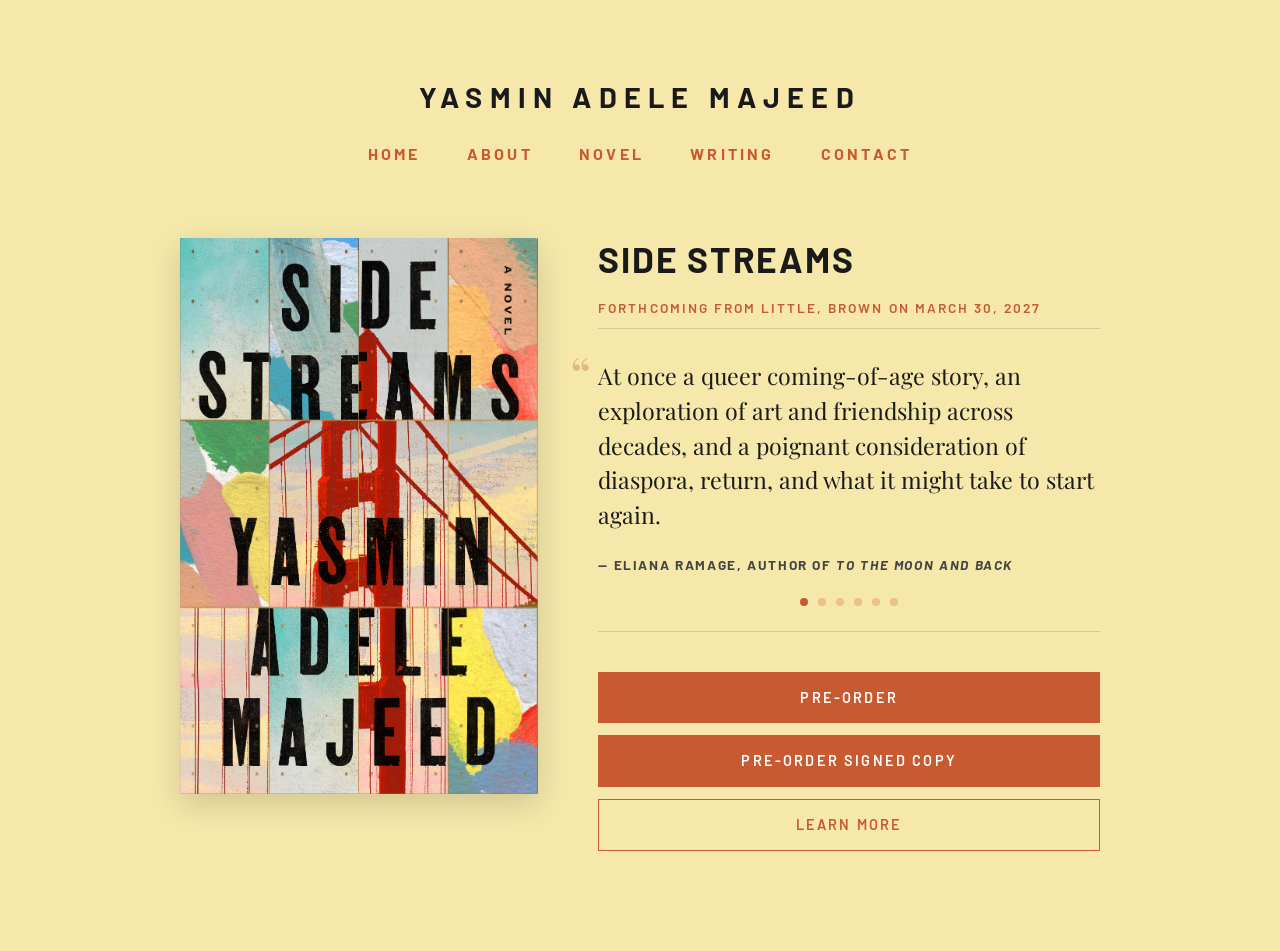
==== index.html @ fbaf0636 "Update index.html" ====
<!DOCTYPE html>
<html lang="en">
<head>
    <meta charset="UTF-8">
    <meta name="viewport" content="width=device-width, initial-scale=1.0">
    <title>Yasmin Adele Majeed</title>
    <meta name="description" content="Yasmin Adele Majeed is a writer based in New York. Her debut novel, Side Streams, is forthcoming from Little, Brown.">
    
    <link rel="icon" href="data:image/svg+xml,<svg xmlns=%22http://www.w3.org/2000/svg%22 viewBox=%220 0 100 100%22><text y=%22.9em%22 font-size=%2280%22 fill=%22%23d14c36%22>౨ৎ</text></svg>">
    
    <!-- Added Playfair Display for editorial blurb quotes alongside Barlow -->
    <link href="https://fonts.googleapis.com/css2?family=Barlow:ital,wght@0,300;0,400;0,600;0,700;1,300;1,400;1,600&family=Playfair+Display:ital,wght@0,400;0,600;1,400;1,600&display=swap" rel="stylesheet">
    <style>
        :root {
            --bg-color: #F5E8AA; 
            --text-color: #1a1a1a;
            --accent: #C85A32; 
            --font-main: 'Barlow', sans-serif;
            --font-quote: 'Playfair Display', Georgia, serif;
        }

        * {
            box-sizing: border-box;
        }

        body {
            margin: 0;
            padding: 0;
            background-color: var(--bg-color);
            color: var(--text-color);
            font-family: var(--font-main);
            line-height: 1.8;
            font-weight: 500;
            -webkit-font-smoothing: antialiased;
            animation: fadeIn 1.2s ease-in;
        }

        @keyframes fadeIn {
            from { opacity: 0; transform: translateY(10px); }
            to { opacity: 1; transform: translateY(0); }
        }

        /* Navigation */
        nav { 
            padding: 80px 20px 30px 20px; 
            text-align: center; 
        }

        .site-title {
            font-size: 1.8rem;
            letter-spacing: 0.25em;
            text-transform: uppercase;
            text-decoration: none !important;
            border: none !important;
            color: var(--text-color);
            display: block;
            margin-bottom: 25px;
            font-weight: 700 !important;
            line-height: 1.2;
        }

        .nav-links {
            text-transform: uppercase;
            letter-spacing: 0.2em;
            font-size: 1rem;
            font-weight: 700 !important;
        }

        .nav-links a {
            text-decoration: none;
            color: var(--accent);
            margin: 0 20px;
            transition: opacity 0.3s;
        }

        .nav-links a:hover { opacity: 0.6; }

        /* Layout Container */
        .content-wrapper {
            max-width: 1000px;
            margin: 0 auto;
            display: flex;
            align-items: flex-start;
            gap: 60px;
            padding: 40px 40px 100px 40px;
            position: relative;
        }

        /* Cover Art Frame */
        .photo-side {
            flex: 1;
            max-width: 420px;
        }

        .hero-image {
            width: 100%;
            height: auto;
            display: block;
            box-shadow: 0 10px 30px rgba(0, 0, 0, 0.15);
        }

        .text-side {
            flex: 1.4;
            display: flex;
            flex-direction: column;
        }

        .anticipation-badge {
            font-size: 0.85rem;
            text-transform: uppercase;
            letter-spacing: 0.15em;
            color: var(--accent);
            font-weight: 600;
            margin-bottom: 8px;
        }

        .book-title-heading {
            font-size: 2.2rem;
            line-height: 1.2;
            margin: 0 0 15px 0;
            font-weight: 700;
            letter-spacing: 0.05em;
            text-transform: uppercase;
        }

        /* Susan Choi-Style Editorial Blurb Slider */
        .blurbs-slider-wrapper {
            border-top: 1px solid rgba(26, 26, 26, 0.15);
            border-bottom: 1px solid rgba(26, 26, 26, 0.15);
            padding: 30px 0 25px 0;
            margin-bottom: 40px;
            position: relative;
            min-height: 230px;
        }

        .blurb-slide {
            display: none;
            opacity: 0;
            transition: opacity 0.5s ease-in-out;
        }

        .blurb-slide.active {
            display: block;
            opacity: 1;
        }

        .blurb-quote {
            font-family: var(--font-quote);
            font-size: 1.45rem;
            line-height: 1.5;
            font-weight: 400;
            color: #1a1a1a;
            margin: 0 0 20px 0;
            position: relative;
        }

        /* Accent quotation mark decoration */
        .blurb-quote::before {
            content: "“";
            font-family: var(--font-quote);
            font-size: 3.2rem;
            color: var(--accent);
            position: absolute;
            left: -28px;
            top: -10px;
            opacity: 0.35;
            line-height: 1;
        }

        .blurb-author {
            display: block;
            font-family: var(--font-main);
            font-weight: 700;
            font-size: 0.85rem;
            letter-spacing: 0.12em;
            text-transform: uppercase;
            color: #444;
            font-style: normal;
        }

        .blurb-author em {
            font-style: italic;
        }

        /* Slider Controls (Centered Dots Only) */
        .slider-controls {
            display: flex;
            align-items: center;
            justify-content: center;
            margin-top: 20px;
        }

        .dots-container {
            display: flex;
            gap: 10px;
        }

        .dot {
            width: 8px;
            height: 8px;
            border-radius: 50%;
            background-color: rgba(209, 76, 54, 0.25);
            cursor: pointer;
            transition: background-color 0.3s, transform 0.2s ease;
        }

        .dot:hover {
            transform: scale(1.2);
        }

        .dot.active {
            background-color: var(--accent);
        }

        /* Action Buttons Layout - Stacked Vertically */
        .action-buttons {
            display: flex;
            flex-direction: column;
            gap: 12px;
            width: 100%;
        }

        /* Primary Button */
        .btn-primary {
            display: block;
            text-align: center;
            font-family: var(--font-main);
            background-color: var(--accent);
            color: #ffffff !important;
            border: 1px solid var(--accent);
            padding: 12px 28px;
            font-size: 0.9rem;
            font-weight: 600;
            text-transform: uppercase;
            letter-spacing: 0.15em;
            cursor: pointer;
            transition: opacity 0.2s ease, transform 0.1s ease;
            text-decoration: none !important;
        }

        .btn-primary:hover {
            opacity: 0.88;
            text-decoration: none !important;
        }

        .btn-primary:active {
            transform: scale(0.98);
        }

        /* Secondary Button (Read More) */
        .btn-secondary {
            display: block;
            text-align: center;
            font-family: var(--font-main);
            background-color: transparent;
            color: var(--accent) !important;
            border: 1px solid var(--accent);
            padding: 12px 28px;
            font-size: 0.9rem;
            font-weight: 600;
            text-transform: uppercase;
            letter-spacing: 0.15em;
            cursor: pointer;
            transition: background-color 0.2s ease, color 0.2s ease, transform 0.1s ease;
            text-decoration: none !important;
        }

        .btn-secondary:hover {
            background-color: var(--accent);
            color: #ffffff !important;
            text-decoration: none !important;
        }

        .btn-secondary:active {
            transform: scale(0.98);
        }

        a {
            color: var(--accent);
            text-decoration: none;
            transition: opacity 0.2s;
        }

        a:hover { opacity: 0.7; text-decoration: underline; }

        /* Custom Highlight Color */
        ::selection {
            background-color: #b9d8e5; 
            color: #1a1a1a;            
        }

        ::-moz-selection {
            background-color: #b9d8e5;
            color: #1a1a1a;
        }

        /* Responsive Mobile Layout */
        @media (max-width: 768px) {
            nav {
                padding: 50px 20px 20px 20px;
            }
            
            .site-title {
                font-size: 1.5rem;
                letter-spacing: 0.1em;
            }

            .content-wrapper {
                flex-direction: column;
                align-items: center;
                padding: 0 25px 60px 25px;
                gap: 40px;
            }

            .photo-side {
                max-width: 280px;
            }

            .blurb-quote {
                font-size: 1.25rem;
            }

            .blurb-quote::before {
                display: none;
            }
        }
    </style>
</head>
<body>

    <nav>
        <a href="index.html" class="site-title">Yasmin Adele Majeed</a>
        <div class="nav-links">
            <a href="index.html">Home</a>
            <a href="about.html">About</a>
            <a href="novel.html">Novel</a>
            <a href="writing.html">Writing</a>
            <a href="contact.html">Contact</a>
        </div>
    </nav>

    <main class="content-wrapper">
       <div class="photo-side">
            <a href="novel.html">
                <img src="SideStreamsCover.jpg" alt="The book cover for Side Streams." class="hero-image">
            </a>
        </div>

        <!-- BOOK DETAILS COLUMN -->
        <div class="text-side">
            <h1 class="book-title-heading">Side Streams</h1>
            <div class="anticipation-badge">Forthcoming from Little, Brown on March 30, 2027</div>

            <!-- EDITORIAL SLIDING BLURBS -->
            <div class="blurbs-slider-wrapper">
        
                
                <div class="blurb-slide active">
                    <blockquote class="blurb-quote">
                        At once a queer coming-of-age story, an exploration of art and friendship across decades, and a poignant consideration of diaspora, return, and what it might take to start again.
                    </blockquote>
                    <span class="blurb-author">— Eliana Ramage, author of <em>To the Moon and Back</em></span>
                </div>
                
         <div class="blurb-slide">
                    <blockquote class="blurb-quote">
                             Majeed's shimmering, love-soaked rendering of the Bay Area soars; a novel to cherish and remember.</blockquote>
                             <span class="blurb-author">— Sarah Thankam Mathews, author of <em>All This Could Be Different</em></span>
                </div>
                
                <div class="blurb-slide">
                    <blockquote class="blurb-quote">
                        Yasmin Adele Majeed weaves desire, art-making, and noticing itself into this Bay Area immigrant community in prose so tender I felt as though I’d known these characters for years.
                    </blockquote>
                    <span class="blurb-author">— Nishanth Injam, author of <em>The Best Possible Experience</em></span>
                </div>

                <div class="blurb-slide">
                    <blockquote class="blurb-quote">
                        Only one book in and Majeed is already an essential voice.
                    </blockquote>
                    <span class="blurb-author">— Anthony Marra, author of <em>Mercury Pictures Presents</em></span>
                </div>

                <div class="blurb-slide">
                    <blockquote class="blurb-quote">
                        A sweeping yet intimate debut novel that explores family secrets, the bonds of friendship, art’s power to impact communities, and more.
                    </blockquote>
                    <span class="blurb-author">— Daphne Palasi Andreades, author of <em>Lucid Dreams</em> and <em>Brown Girls</em></span>
                </div>

                <div class="blurb-slide">
                    <blockquote class="blurb-quote">
                        This astonishingly beautiful and layered portrait of community heralds a bright new voice in fiction.
                    </blockquote>
                    <span class="blurb-author">— Elaine Hsieh Chou, author of <em>Where Are You Really From</em> and <em>Disorientation</em></span>
                </div>

                <!-- DOTS CONTROL ONLY -->
                <div class="slider-controls">
                    <div class="dots-container" id="dotsContainer"></div>
                </div>
            </div>

            <!-- ACTION BUTTONS BENEATH BLURBS (STACKED VERTICALLY) -->
            <div class="action-buttons">
                <a href="https://www.hachettebookgroup.com/titles/yasmin-adele-majeed/side-streams/9780316609975/?lens=little-brown" class="btn-primary" target="_blank">Pre-Order</a>
                <a href="https://bookculture.com/blog/featured-author-yasmin-adele-majeed" class="btn-primary" target="_blank">Pre-Order Signed Copy </a>
                <a href="novel.html" class="btn-secondary">Learn More</a>
            </div>
        </div>
    </main>

    <script>
    // Blurb Slider Script
    let currentSlide = 0;
    const slides = document.querySelectorAll('.blurb-slide');
    const dotsContainer = document.getElementById('dotsContainer');

    // Create pagination dots
    slides.forEach((_, index) => {
        const dot = document.createElement('div');
        dot.classList.add('dot');
        if (index === 0) dot.classList.add('active');
        dot.addEventListener('click', () => goToSlide(index));
        dotsContainer.appendChild(dot);
    });

    const dots = document.querySelectorAll('.dot');

    function updateSlider() {
        slides.forEach((slide, index) => {
            slide.classList.remove('active');
            dots[index].classList.remove('active');
        });
        slides[currentSlide].classList.add('active');
        dots[currentSlide].classList.add('active');
    }

    function nextSlide() {
        currentSlide = (currentSlide + 1) % slides.length;
        updateSlider();
    }

    function goToSlide(index) {
        currentSlide = index;
        updateSlider();
    }

    // Auto-advance blurbs every 7 seconds
    setInterval(nextSlide, 7000);

    // Sparkle Mouse Trail
    document.addEventListener('mousemove', function(e) {
      const sparkle = document.createElement('span');
      sparkle.innerHTML = '✧'; 
      sparkle.style.position = 'absolute';
      sparkle.style.left = e.pageX + 'px';
      sparkle.style.top = e.pageY + 'px';
      sparkle.style.color = '#B9D9EB'; 
      sparkle.style.pointerEvents = 'none';
      sparkle.style.fontSize = Math.random() * (20 - 10) + 10 + 'px';
      sparkle.style.zIndex = '9999';
      
      sparkle.animate([
        { transform: 'translate(0, 0) scale(1)', opacity: 1 },
        { transform: `translate(${(Math.random() - 0.5) * 40}px, -40px) scale(0)`, opacity: 0 }
      ], {
        duration: 1000,
        easing: 'ease-out'
      });

      document.body.appendChild(sparkle);
      
      setTimeout(() => {
        sparkle.remove();
      }, 1000);
    });
    </script>
</body>
</html>
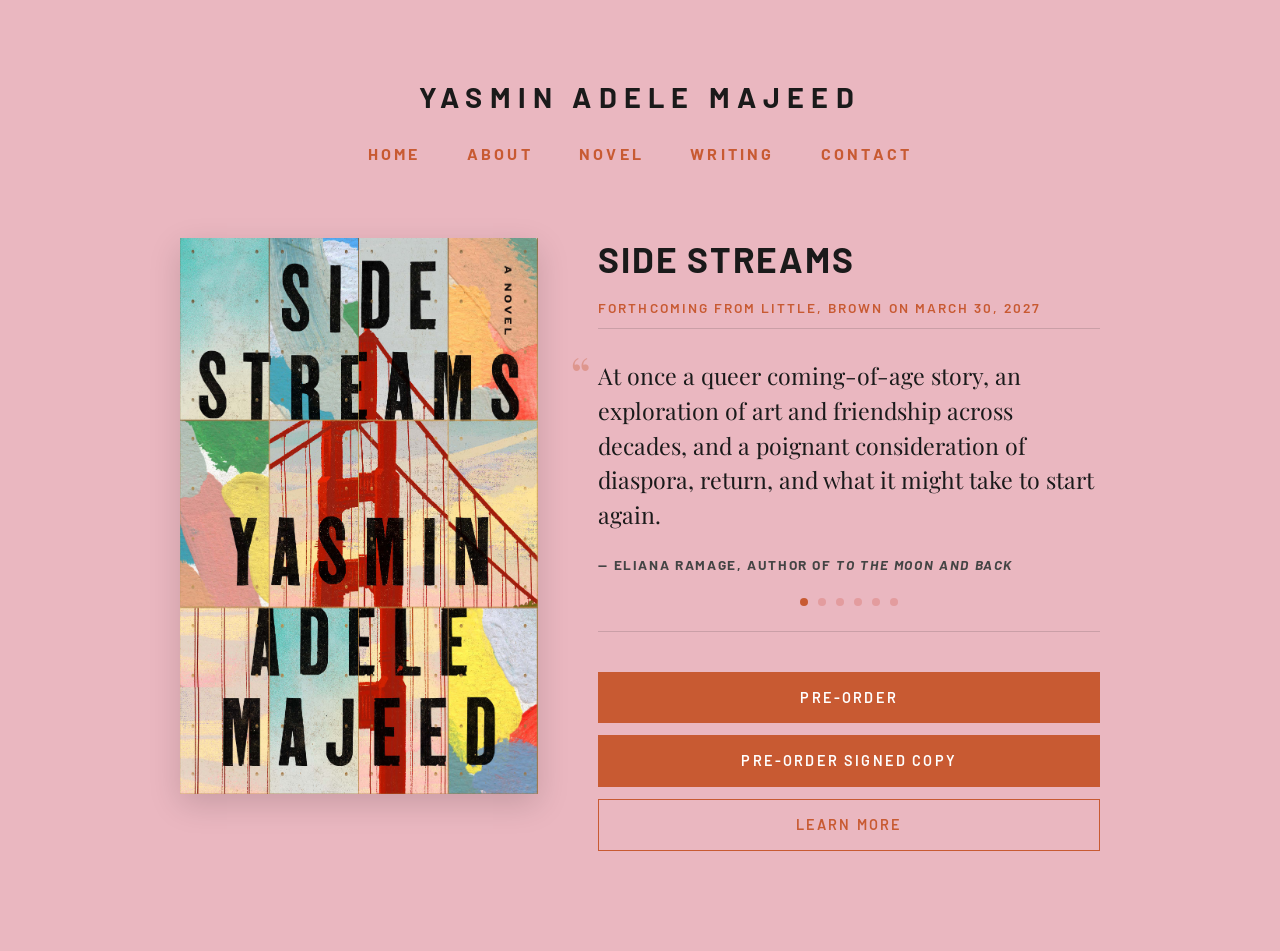
==== commit 5f1382f4: "Update index.html" ====
--- a/index.html
+++ b/index.html
@@ -12,7 +12,7 @@
     <link href="https://fonts.googleapis.com/css2?family=Barlow:ital,wght@0,300;0,400;0,600;0,700;1,300;1,400;1,600&family=Playfair+Display:ital,wght@0,400;0,600;1,400;1,600&display=swap" rel="stylesheet">
     <style>
         :root {
-            --bg-color: #F5E8AA; 
+            --bg-color: #EAB7C0; 
             --text-color: #1a1a1a;
             --accent: #C85A32; 
             --font-main: 'Barlow', sans-serif;
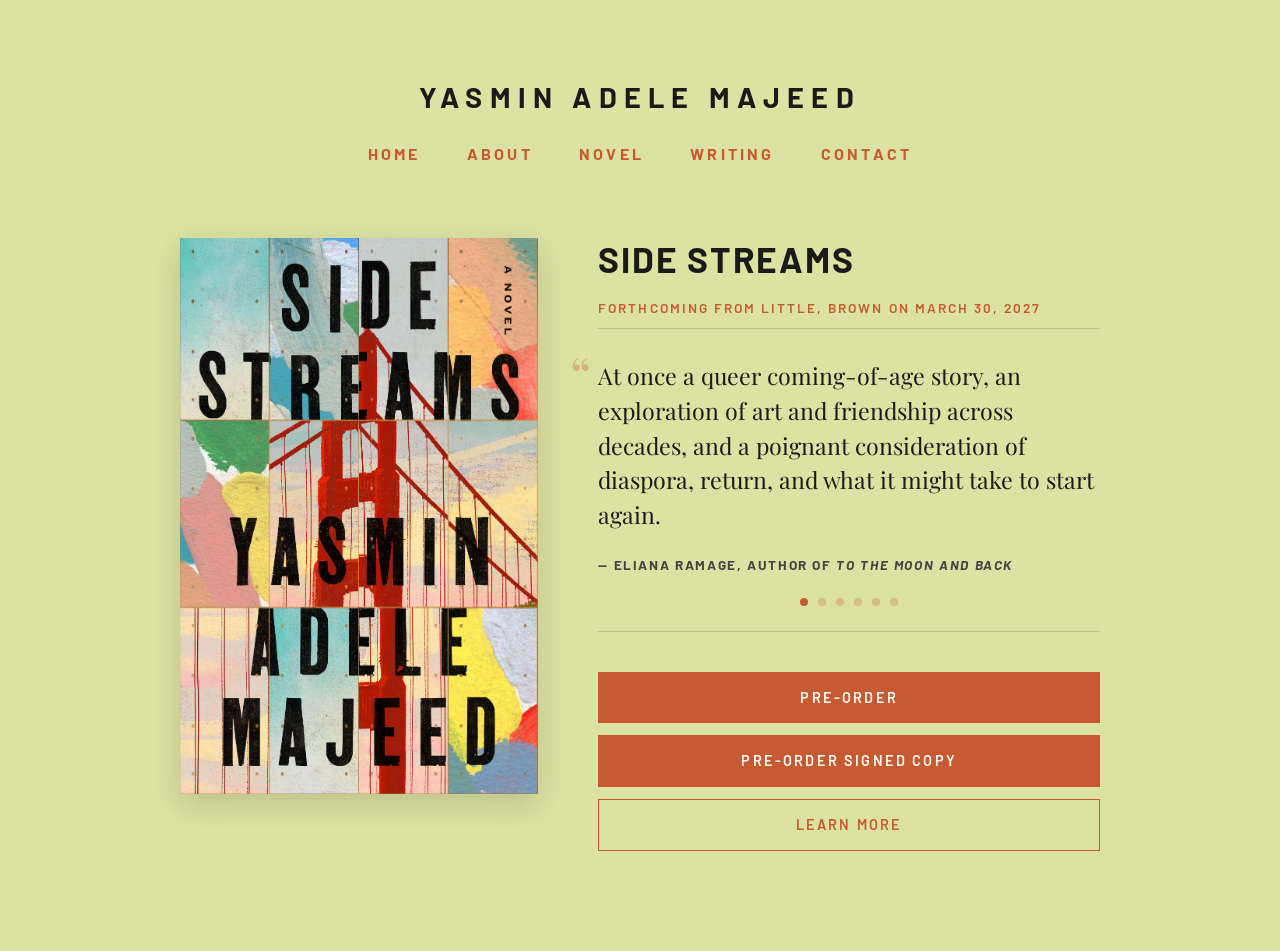
==== commit b08979b1: "Update index.html" ====
--- a/index.html
+++ b/index.html
@@ -12,7 +12,7 @@
     <link href="https://fonts.googleapis.com/css2?family=Barlow:ital,wght@0,300;0,400;0,600;0,700;1,300;1,400;1,600&family=Playfair+Display:ital,wght@0,400;0,600;1,400;1,600&display=swap" rel="stylesheet">
     <style>
         :root {
-            --bg-color: #EAB7C0; 
+            --bg-color: #DCE2A1; 
             --text-color: #1a1a1a;
             --accent: #C85A32; 
             --font-main: 'Barlow', sans-serif;
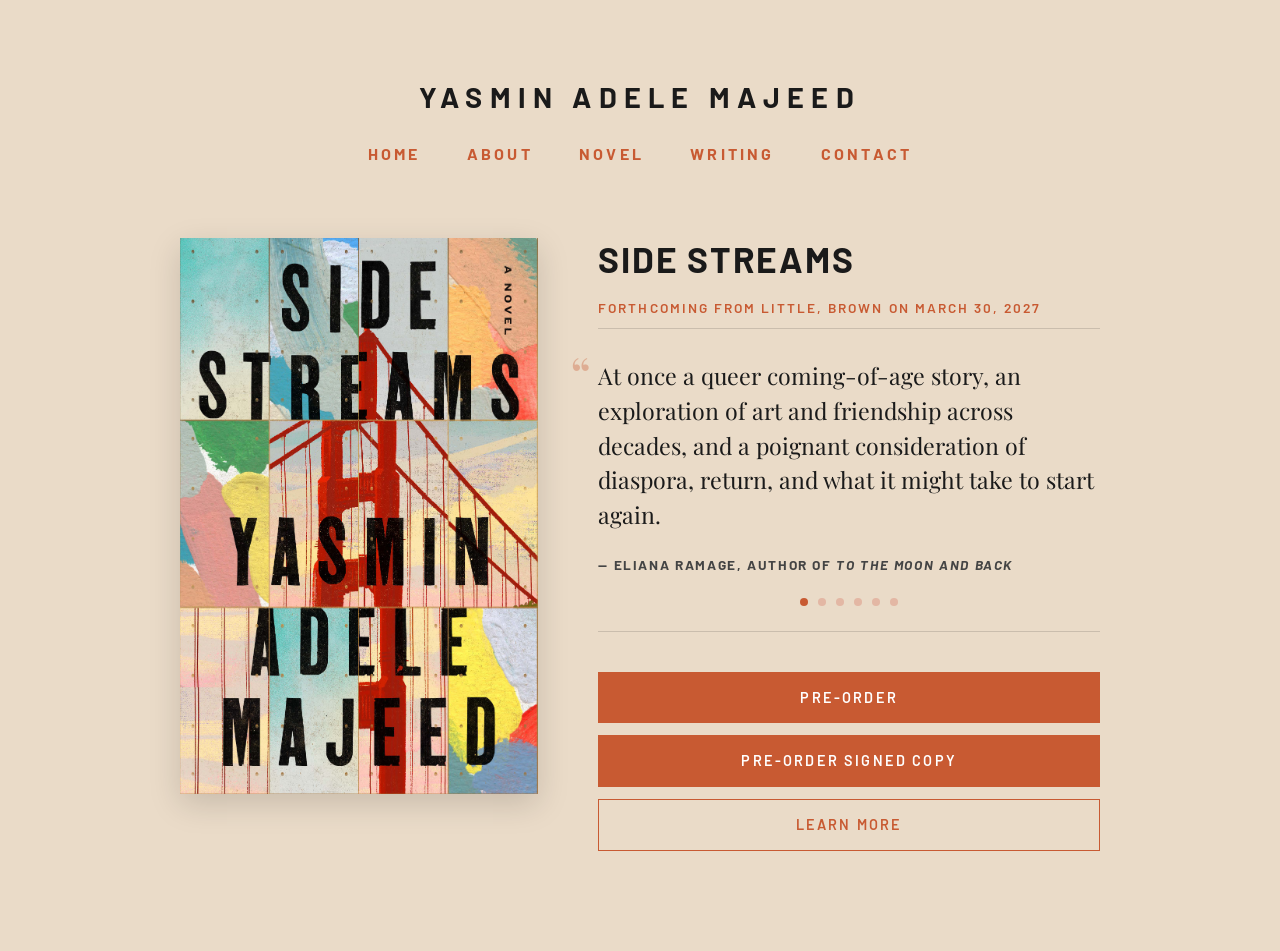
==== commit 9490a56e: "Update index.html" ====
--- a/index.html
+++ b/index.html
@@ -12,7 +12,7 @@
     <link href="https://fonts.googleapis.com/css2?family=Barlow:ital,wght@0,300;0,400;0,600;0,700;1,300;1,400;1,600&family=Playfair+Display:ital,wght@0,400;0,600;1,400;1,600&display=swap" rel="stylesheet">
     <style>
         :root {
-            --bg-color: #DCE2A1; 
+            --bg-color: #EADBC8; 
             --text-color: #1a1a1a;
             --accent: #C85A32; 
             --font-main: 'Barlow', sans-serif;
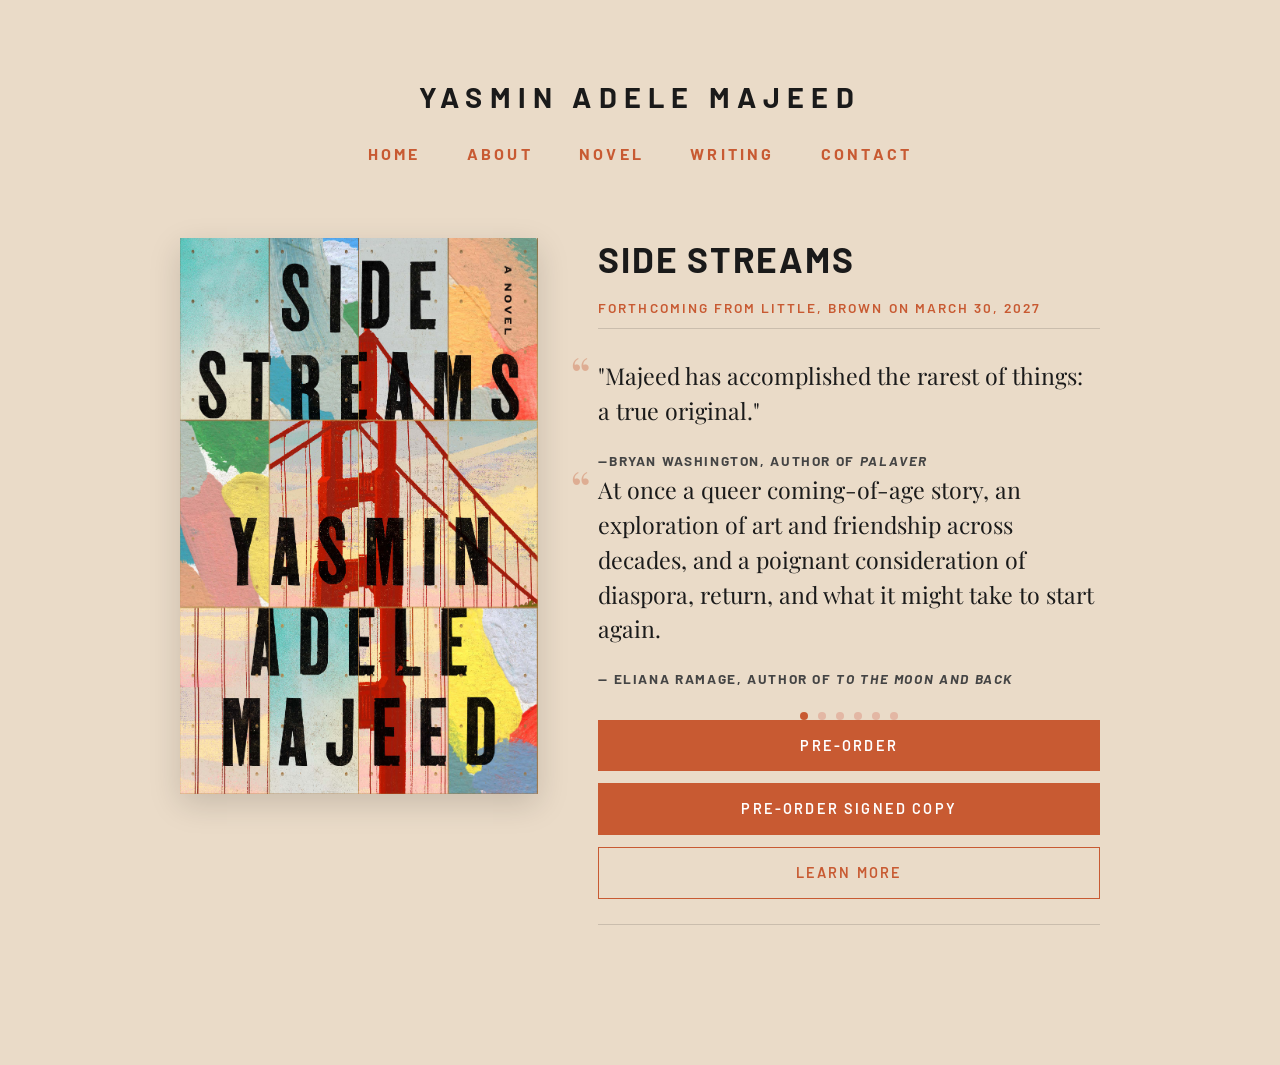
==== commit 26a3decd: "Update index.html" ====
--- a/index.html
+++ b/index.html
@@ -353,14 +353,20 @@
 
             <!-- EDITORIAL SLIDING BLURBS -->
             <div class="blurbs-slider-wrapper">
-        
+
+    
                 
                 <div class="blurb-slide active">
+<div class="blurb-side">
+    <blockquote class="blurb-quote">"Majeed has accomplished the rarest of things: a true original."</blockquote>
+    <span class="blurb-author">—Bryan Washington, author of <em>Palaver</em></span>
+</div>
+                    <div class="blurb-side">
                     <blockquote class="blurb-quote">
                         At once a queer coming-of-age story, an exploration of art and friendship across decades, and a poignant consideration of diaspora, return, and what it might take to start again.
                     </blockquote>
                     <span class="blurb-author">— Eliana Ramage, author of <em>To the Moon and Back</em></span>
-                </div>
+                    </div>
                 
          <div class="blurb-slide">
                     <blockquote class="blurb-quote">
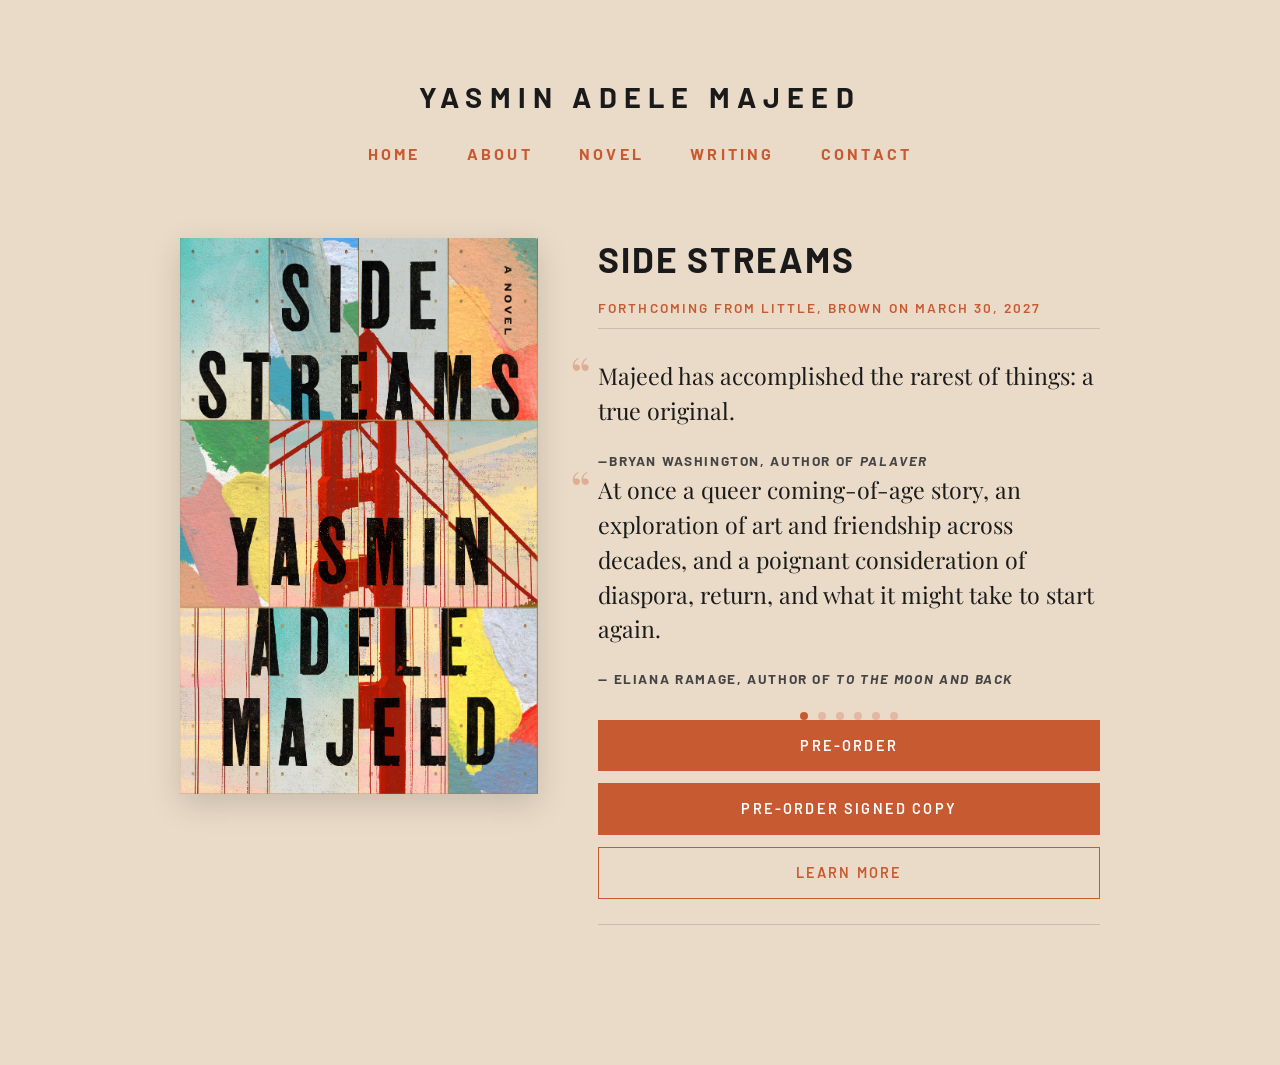
==== commit 409276c7: "Update index.html" ====
--- a/index.html
+++ b/index.html
@@ -357,10 +357,14 @@
     
                 
                 <div class="blurb-slide active">
-<div class="blurb-side">
-    <blockquote class="blurb-quote">"Majeed has accomplished the rarest of things: a true original."</blockquote>
+
+                      <div class="blurb-side">
+                    <blockquote class="blurb-quote">
+                     Majeed has accomplished the rarest of things: a true original.
+                    </blockquote>
     <span class="blurb-author">—Bryan Washington, author of <em>Palaver</em></span>
-</div>
+                    </div>
+                    
                     <div class="blurb-side">
                     <blockquote class="blurb-quote">
                         At once a queer coming-of-age story, an exploration of art and friendship across decades, and a poignant consideration of diaspora, return, and what it might take to start again.
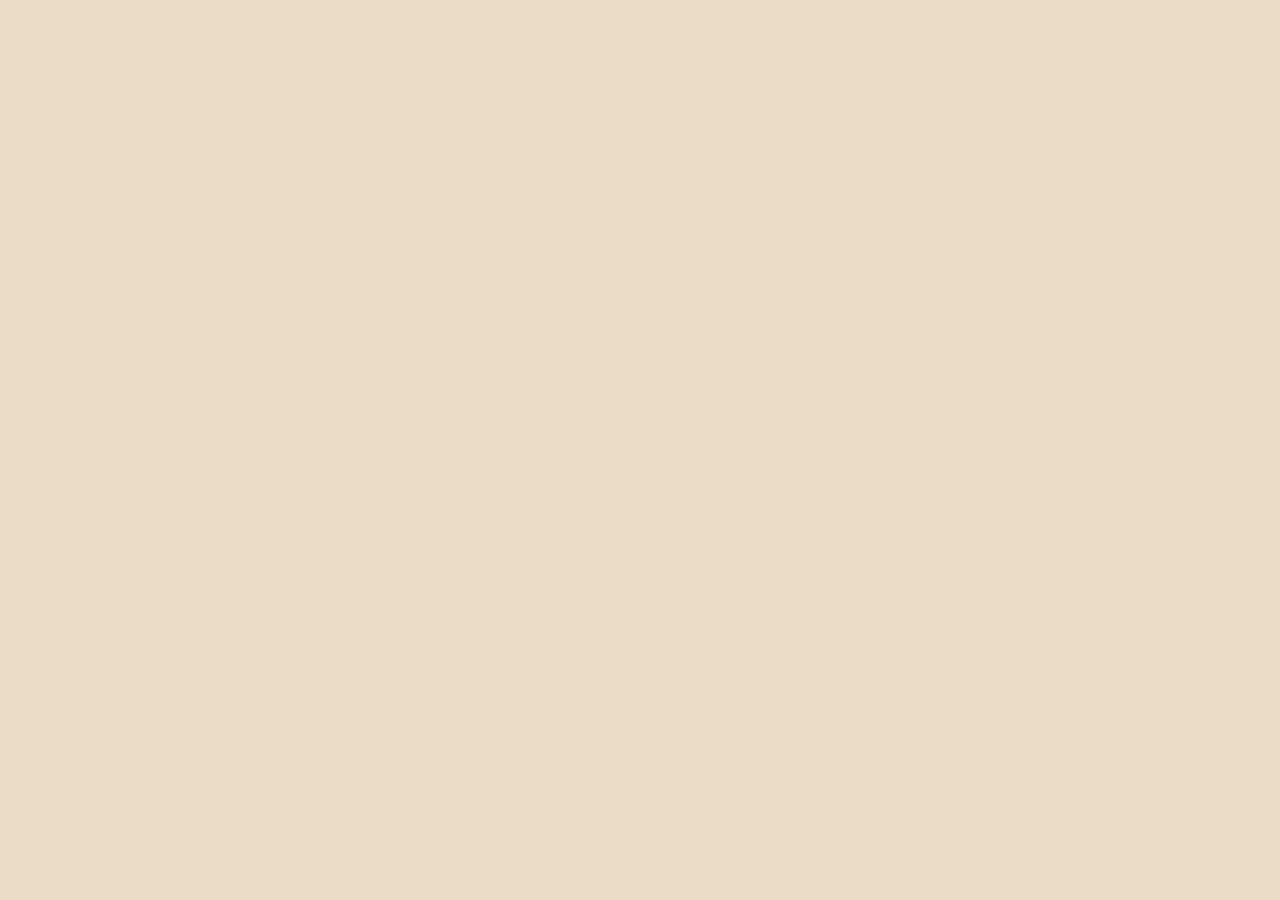
==== commit cd36617d: "Update index.html" ====
--- a/index.html
+++ b/index.html
@@ -9,7 +9,7 @@
     <link rel="icon" href="data:image/svg+xml,<svg xmlns=%22http://www.w3.org/2000/svg%22 viewBox=%220 0 100 100%22><text y=%22.9em%22 font-size=%2280%22 fill=%22%23d14c36%22>౨ৎ</text></svg>">
     
     <!-- Added Playfair Display for editorial blurb quotes alongside Barlow -->
-    <link href="https://fonts.googleapis.com/css2?family=Barlow:ital,wght@0,300;0,400;0,600;0,700;1,300;1,400;1,600&family=Playfair+Display:ital,wght@0,400;0,600;1,400;1,600&display=swap" rel="stylesheet">
+    <link href="https://fonts.googleapis.com/css2?family=Barlow:ital,wght@0,300;0,400;0,500;0,600;0,700;1,300;1,400;1,600&family=Playfair+Display:ital,wght@0,400;0,600;1,400;1,600&display=swap" rel="stylesheet">
     <style>
         :root {
             --bg-color: #EADBC8; 
@@ -33,6 +33,7 @@
             font-weight: 500;
             -webkit-font-smoothing: antialiased;
             animation: fadeIn 1.2s ease-in;
+            overflow-x: hidden;
         }
 
         @keyframes fadeIn {
@@ -123,7 +124,7 @@
             text-transform: uppercase;
         }
 
-        /* Susan Choi-Style Editorial Blurb Slider */
+        /* Editorial Blurb Slider */
         .blurbs-slider-wrapper {
             border-top: 1px solid rgba(26, 26, 26, 0.15);
             border-bottom: 1px solid rgba(26, 26, 26, 0.15);
@@ -131,17 +132,23 @@
             margin-bottom: 40px;
             position: relative;
             min-height: 230px;
+            display: flex;
+            flex-direction: column;
+            justify-content: space-between;
         }
 
         .blurb-slide {
             display: none;
-            opacity: 0;
-            transition: opacity 0.5s ease-in-out;
+            animation: slideFade 0.5s ease-in-out;
         }
 
         .blurb-slide.active {
             display: block;
-            opacity: 1;
+        }
+
+        @keyframes slideFade {
+            from { opacity: 0; }
+            to { opacity: 1; }
         }
 
         .blurb-quote {
@@ -150,342 +157,4 @@
             line-height: 1.5;
             font-weight: 400;
             color: #1a1a1a;
-            margin: 0 0 20px 0;
-            position: relative;
-        }
-
-        /* Accent quotation mark decoration */
-        .blurb-quote::before {
-            content: "“";
-            font-family: var(--font-quote);
-            font-size: 3.2rem;
-            color: var(--accent);
-            position: absolute;
-            left: -28px;
-            top: -10px;
-            opacity: 0.35;
-            line-height: 1;
-        }
-
-        .blurb-author {
-            display: block;
-            font-family: var(--font-main);
-            font-weight: 700;
-            font-size: 0.85rem;
-            letter-spacing: 0.12em;
-            text-transform: uppercase;
-            color: #444;
-            font-style: normal;
-        }
-
-        .blurb-author em {
-            font-style: italic;
-        }
-
-        /* Slider Controls (Centered Dots Only) */
-        .slider-controls {
-            display: flex;
-            align-items: center;
-            justify-content: center;
-            margin-top: 20px;
-        }
-
-        .dots-container {
-            display: flex;
-            gap: 10px;
-        }
-
-        .dot {
-            width: 8px;
-            height: 8px;
-            border-radius: 50%;
-            background-color: rgba(209, 76, 54, 0.25);
-            cursor: pointer;
-            transition: background-color 0.3s, transform 0.2s ease;
-        }
-
-        .dot:hover {
-            transform: scale(1.2);
-        }
-
-        .dot.active {
-            background-color: var(--accent);
-        }
-
-        /* Action Buttons Layout - Stacked Vertically */
-        .action-buttons {
-            display: flex;
-            flex-direction: column;
-            gap: 12px;
-            width: 100%;
-        }
-
-        /* Primary Button */
-        .btn-primary {
-            display: block;
-            text-align: center;
-            font-family: var(--font-main);
-            background-color: var(--accent);
-            color: #ffffff !important;
-            border: 1px solid var(--accent);
-            padding: 12px 28px;
-            font-size: 0.9rem;
-            font-weight: 600;
-            text-transform: uppercase;
-            letter-spacing: 0.15em;
-            cursor: pointer;
-            transition: opacity 0.2s ease, transform 0.1s ease;
-            text-decoration: none !important;
-        }
-
-        .btn-primary:hover {
-            opacity: 0.88;
-            text-decoration: none !important;
-        }
-
-        .btn-primary:active {
-            transform: scale(0.98);
-        }
-
-        /* Secondary Button (Read More) */
-        .btn-secondary {
-            display: block;
-            text-align: center;
-            font-family: var(--font-main);
-            background-color: transparent;
-            color: var(--accent) !important;
-            border: 1px solid var(--accent);
-            padding: 12px 28px;
-            font-size: 0.9rem;
-            font-weight: 600;
-            text-transform: uppercase;
-            letter-spacing: 0.15em;
-            cursor: pointer;
-            transition: background-color 0.2s ease, color 0.2s ease, transform 0.1s ease;
-            text-decoration: none !important;
-        }
-
-        .btn-secondary:hover {
-            background-color: var(--accent);
-            color: #ffffff !important;
-            text-decoration: none !important;
-        }
-
-        .btn-secondary:active {
-            transform: scale(0.98);
-        }
-
-        a {
-            color: var(--accent);
-            text-decoration: none;
-            transition: opacity 0.2s;
-        }
-
-        a:hover { opacity: 0.7; text-decoration: underline; }
-
-        /* Custom Highlight Color */
-        ::selection {
-            background-color: #b9d8e5; 
-            color: #1a1a1a;            
-        }
-
-        ::-moz-selection {
-            background-color: #b9d8e5;
-            color: #1a1a1a;
-        }
-
-        /* Responsive Mobile Layout */
-        @media (max-width: 768px) {
-            nav {
-                padding: 50px 20px 20px 20px;
-            }
-            
-            .site-title {
-                font-size: 1.5rem;
-                letter-spacing: 0.1em;
-            }
-
-            .content-wrapper {
-                flex-direction: column;
-                align-items: center;
-                padding: 0 25px 60px 25px;
-                gap: 40px;
-            }
-
-            .photo-side {
-                max-width: 280px;
-            }
-
-            .blurb-quote {
-                font-size: 1.25rem;
-            }
-
-            .blurb-quote::before {
-                display: none;
-            }
-        }
-    </style>
-</head>
-<body>
-
-    <nav>
-        <a href="index.html" class="site-title">Yasmin Adele Majeed</a>
-        <div class="nav-links">
-            <a href="index.html">Home</a>
-            <a href="about.html">About</a>
-            <a href="novel.html">Novel</a>
-            <a href="writing.html">Writing</a>
-            <a href="contact.html">Contact</a>
-        </div>
-    </nav>
-
-    <main class="content-wrapper">
-       <div class="photo-side">
-            <a href="novel.html">
-                <img src="SideStreamsCover.jpg" alt="The book cover for Side Streams." class="hero-image">
-            </a>
-        </div>
-
-        <!-- BOOK DETAILS COLUMN -->
-        <div class="text-side">
-            <h1 class="book-title-heading">Side Streams</h1>
-            <div class="anticipation-badge">Forthcoming from Little, Brown on March 30, 2027</div>
-
-            <!-- EDITORIAL SLIDING BLURBS -->
-            <div class="blurbs-slider-wrapper">
-
-    
-                
-                <div class="blurb-slide active">
-
-                      <div class="blurb-side">
-                    <blockquote class="blurb-quote">
-                     Majeed has accomplished the rarest of things: a true original.
-                    </blockquote>
-    <span class="blurb-author">—Bryan Washington, author of <em>Palaver</em></span>
-                    </div>
-                    
-                    <div class="blurb-side">
-                    <blockquote class="blurb-quote">
-                        At once a queer coming-of-age story, an exploration of art and friendship across decades, and a poignant consideration of diaspora, return, and what it might take to start again.
-                    </blockquote>
-                    <span class="blurb-author">— Eliana Ramage, author of <em>To the Moon and Back</em></span>
-                    </div>
-                
-         <div class="blurb-slide">
-                    <blockquote class="blurb-quote">
-                             Majeed's shimmering, love-soaked rendering of the Bay Area soars; a novel to cherish and remember.</blockquote>
-                             <span class="blurb-author">— Sarah Thankam Mathews, author of <em>All This Could Be Different</em></span>
-                </div>
-                
-                <div class="blurb-slide">
-                    <blockquote class="blurb-quote">
-                        Yasmin Adele Majeed weaves desire, art-making, and noticing itself into this Bay Area immigrant community in prose so tender I felt as though I’d known these characters for years.
-                    </blockquote>
-                    <span class="blurb-author">— Nishanth Injam, author of <em>The Best Possible Experience</em></span>
-                </div>
-
-                <div class="blurb-slide">
-                    <blockquote class="blurb-quote">
-                        Only one book in and Majeed is already an essential voice.
-                    </blockquote>
-                    <span class="blurb-author">— Anthony Marra, author of <em>Mercury Pictures Presents</em></span>
-                </div>
-
-                <div class="blurb-slide">
-                    <blockquote class="blurb-quote">
-                        A sweeping yet intimate debut novel that explores family secrets, the bonds of friendship, art’s power to impact communities, and more.
-                    </blockquote>
-                    <span class="blurb-author">— Daphne Palasi Andreades, author of <em>Lucid Dreams</em> and <em>Brown Girls</em></span>
-                </div>
-
-                <div class="blurb-slide">
-                    <blockquote class="blurb-quote">
-                        This astonishingly beautiful and layered portrait of community heralds a bright new voice in fiction.
-                    </blockquote>
-                    <span class="blurb-author">— Elaine Hsieh Chou, author of <em>Where Are You Really From</em> and <em>Disorientation</em></span>
-                </div>
-
-                <!-- DOTS CONTROL ONLY -->
-                <div class="slider-controls">
-                    <div class="dots-container" id="dotsContainer"></div>
-                </div>
-            </div>
-
-            <!-- ACTION BUTTONS BENEATH BLURBS (STACKED VERTICALLY) -->
-            <div class="action-buttons">
-                <a href="https://www.hachettebookgroup.com/titles/yasmin-adele-majeed/side-streams/9780316609975/?lens=little-brown" class="btn-primary" target="_blank">Pre-Order</a>
-                <a href="https://bookculture.com/blog/featured-author-yasmin-adele-majeed" class="btn-primary" target="_blank">Pre-Order Signed Copy </a>
-                <a href="novel.html" class="btn-secondary">Learn More</a>
-            </div>
-        </div>
-    </main>
-
-    <script>
-    // Blurb Slider Script
-    let currentSlide = 0;
-    const slides = document.querySelectorAll('.blurb-slide');
-    const dotsContainer = document.getElementById('dotsContainer');
-
-    // Create pagination dots
-    slides.forEach((_, index) => {
-        const dot = document.createElement('div');
-        dot.classList.add('dot');
-        if (index === 0) dot.classList.add('active');
-        dot.addEventListener('click', () => goToSlide(index));
-        dotsContainer.appendChild(dot);
-    });
-
-    const dots = document.querySelectorAll('.dot');
-
-    function updateSlider() {
-        slides.forEach((slide, index) => {
-            slide.classList.remove('active');
-            dots[index].classList.remove('active');
-        });
-        slides[currentSlide].classList.add('active');
-        dots[currentSlide].classList.add('active');
-    }
-
-    function nextSlide() {
-        currentSlide = (currentSlide + 1) % slides.length;
-        updateSlider();
-    }
-
-    function goToSlide(index) {
-        currentSlide = index;
-        updateSlider();
-    }
-
-    // Auto-advance blurbs every 7 seconds
-    setInterval(nextSlide, 7000);
-
-    // Sparkle Mouse Trail
-    document.addEventListener('mousemove', function(e) {
-      const sparkle = document.createElement('span');
-      sparkle.innerHTML = '✧'; 
-      sparkle.style.position = 'absolute';
-      sparkle.style.left = e.pageX + 'px';
-      sparkle.style.top = e.pageY + 'px';
-      sparkle.style.color = '#B9D9EB'; 
-      sparkle.style.pointerEvents = 'none';
-      sparkle.style.fontSize = Math.random() * (20 - 10) + 10 + 'px';
-      sparkle.style.zIndex = '9999';
-      
-      sparkle.animate([
-        { transform: 'translate(0, 0) scale(1)', opacity: 1 },
-        { transform: `translate(${(Math.random() - 0.5) * 40}px, -40px) scale(0)`, opacity: 0 }
-      ], {
-        duration: 1000,
-        easing: 'ease-out'
-      });
-
-      document.body.appendChild(sparkle);
-      
-      setTimeout(() => {
-        sparkle.remove();
-      }, 1000);
-    });
-    </script>
-</body>
-</html>
+            margin: 0 0
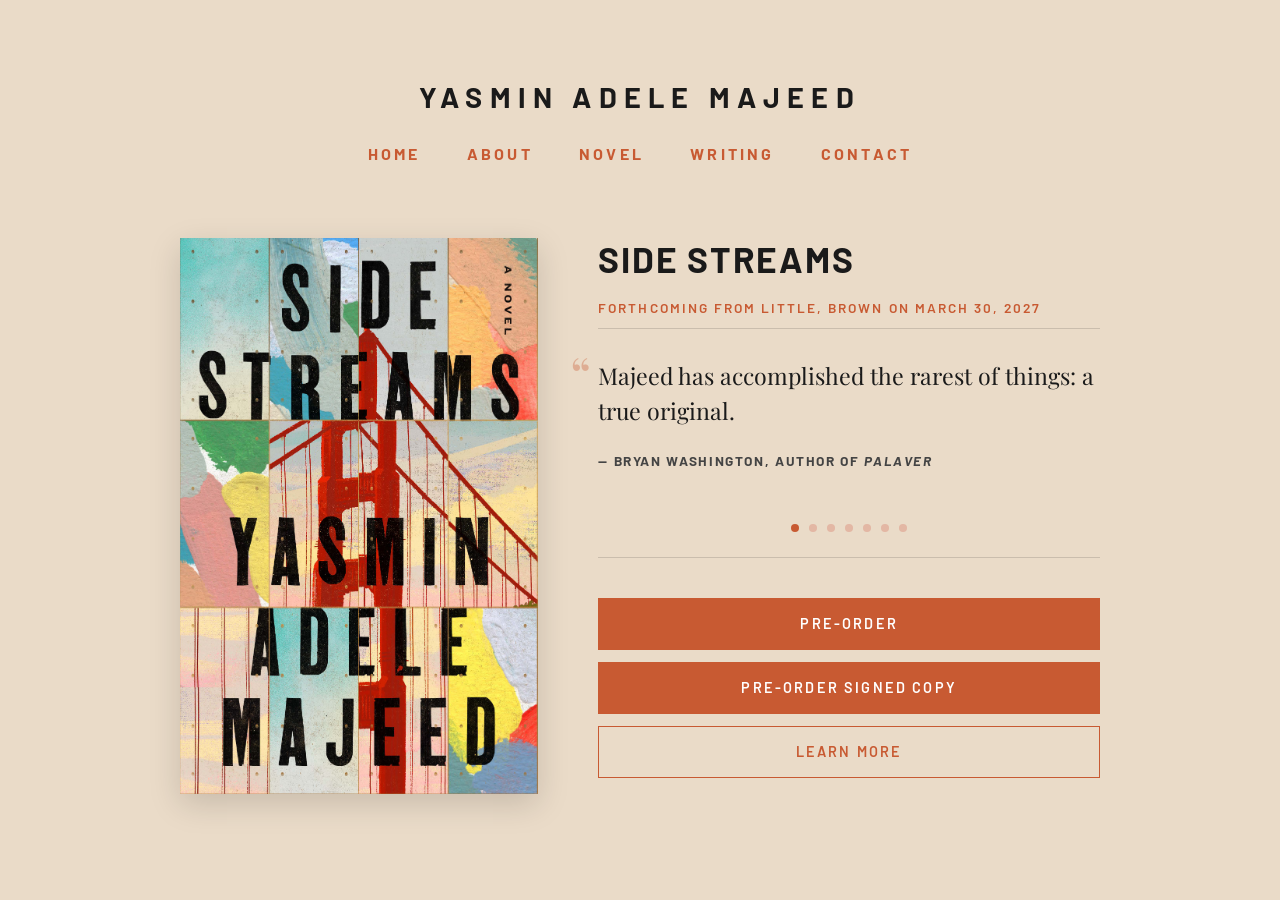
==== commit 1184fc8f: "Update index.html" ====
--- a/index.html
+++ b/index.html
@@ -157,4 +157,358 @@
             line-height: 1.5;
             font-weight: 400;
             color: #1a1a1a;
-            margin: 0 0
+            margin: 0 0 20px 0;
+            position: relative;
+        }
+
+        /* Accent quotation mark decoration */
+        .blurb-quote::before {
+            content: "“";
+            font-family: var(--font-quote);
+            font-size: 3.2rem;
+            color: var(--accent);
+            position: absolute;
+            left: -28px;
+            top: -10px;
+            opacity: 0.35;
+            line-height: 1;
+        }
+
+        .blurb-author {
+            display: block;
+            font-family: var(--font-main);
+            font-weight: 700;
+            font-size: 0.85rem;
+            letter-spacing: 0.12em;
+            text-transform: uppercase;
+            color: #444;
+            font-style: normal;
+        }
+
+        .blurb-author em {
+            font-style: italic;
+        }
+
+        /* Slider Controls (Centered Dots Only) */
+        .slider-controls {
+            display: flex;
+            align-items: center;
+            justify-content: center;
+            margin-top: 25px;
+        }
+
+        .dots-container {
+            display: flex;
+            gap: 10px;
+        }
+
+        .dot {
+            width: 8px;
+            height: 8px;
+            border-radius: 50%;
+            background-color: rgba(209, 76, 54, 0.25);
+            cursor: pointer;
+            transition: background-color 0.3s, transform 0.2s ease;
+        }
+
+        .dot:hover {
+            transform: scale(1.2);
+        }
+
+        .dot.active {
+            background-color: var(--accent);
+        }
+
+        /* Action Buttons Layout - Stacked Vertically */
+        .action-buttons {
+            display: flex;
+            flex-direction: column;
+            gap: 12px;
+            width: 100%;
+        }
+
+        /* Primary Button */
+        .btn-primary {
+            display: block;
+            text-align: center;
+            font-family: var(--font-main);
+            background-color: var(--accent);
+            color: #ffffff !important;
+            border: 1px solid var(--accent);
+            padding: 12px 28px;
+            font-size: 0.9rem;
+            font-weight: 600;
+            text-transform: uppercase;
+            letter-spacing: 0.15em;
+            cursor: pointer;
+            transition: opacity 0.2s ease, transform 0.1s ease;
+            text-decoration: none !important;
+        }
+
+        .btn-primary:hover {
+            opacity: 0.88;
+            text-decoration: none !important;
+        }
+
+        .btn-primary:active {
+            transform: scale(0.98);
+        }
+
+        /* Secondary Button (Read More) */
+        .btn-secondary {
+            display: block;
+            text-align: center;
+            font-family: var(--font-main);
+            background-color: transparent;
+            color: var(--accent) !important;
+            border: 1px solid var(--accent);
+            padding: 12px 28px;
+            font-size: 0.9rem;
+            font-weight: 600;
+            text-transform: uppercase;
+            letter-spacing: 0.15em;
+            cursor: pointer;
+            transition: background-color 0.2s ease, color 0.2s ease, transform 0.1s ease;
+            text-decoration: none !important;
+        }
+
+        .btn-secondary:hover {
+            background-color: var(--accent);
+            color: #ffffff !important;
+            text-decoration: none !important;
+        }
+
+        .btn-secondary:active {
+            transform: scale(0.98);
+        }
+
+        a {
+            color: var(--accent);
+            text-decoration: none;
+            transition: opacity 0.2s;
+        }
+
+        a:hover { opacity: 0.7; text-decoration: underline; }
+
+        /* Custom Highlight Color */
+        ::selection {
+            background-color: #b9d8e5; 
+            color: #1a1a1a;            
+        }
+
+        ::-moz-selection {
+            background-color: #b9d8e5;
+            color: #1a1a1a;
+        }
+
+        /* Responsive Mobile Layout */
+        @media (max-width: 768px) {
+            nav {
+                padding: 50px 20px 20px 20px;
+            }
+            
+            .site-title {
+                font-size: 1.5rem;
+                letter-spacing: 0.1em;
+            }
+
+            .nav-links a {
+                margin: 0 10px;
+                font-size: 0.9rem;
+            }
+
+            .content-wrapper {
+                flex-direction: column;
+                align-items: center;
+                padding: 0 25px 60px 25px;
+                gap: 40px;
+            }
+
+            .photo-side {
+                max-width: 280px;
+            }
+
+            .blurb-quote {
+                font-size: 1.25rem;
+            }
+
+            .blurb-quote::before {
+                display: none;
+            }
+        }
+    </style>
+</head>
+<body>
+
+    <nav>
+        <a href="index.html" class="site-title">Yasmin Adele Majeed</a>
+        <div class="nav-links">
+            <a href="index.html">Home</a>
+            <a href="about.html">About</a>
+            <a href="novel.html">Novel</a>
+            <a href="writing.html">Writing</a>
+            <a href="contact.html">Contact</a>
+        </div>
+    </nav>
+
+    <main class="content-wrapper">
+        <div class="photo-side">
+            <a href="novel.html">
+                <img src="SideStreamsCover.jpg" alt="The book cover for Side Streams." class="hero-image">
+            </a>
+        </div>
+
+        <!-- BOOK DETAILS COLUMN -->
+        <div class="text-side">
+            <h1 class="book-title-heading">Side Streams</h1>
+            <div class="anticipation-badge">Forthcoming from Little, Brown on March 30, 2027</div>
+
+            <!-- EDITORIAL SLIDING BLURBS -->
+            <div class="blurbs-slider-wrapper">
+                
+                <div class="blurb-slide active">
+                    <blockquote class="blurb-quote">
+                        Majeed has accomplished the rarest of things: a true original.
+                    </blockquote>
+                    <span class="blurb-author">— Bryan Washington, author of <em>Palaver</em></span>
+                </div>
+                
+                <div class="blurb-slide">
+                    <blockquote class="blurb-quote">
+                        At once a queer coming-of-age story, an exploration of art and friendship across decades, and a poignant consideration of diaspora, return, and what it might take to start again.
+                    </blockquote>
+                    <span class="blurb-author">— Eliana Ramage, author of <em>To the Moon and Back</em></span>
+                </div>
+                
+                <div class="blurb-slide">
+                    <blockquote class="blurb-quote">
+                        Majeed's shimmering, love-soaked rendering of the Bay Area soars; a novel to cherish and remember.
+                    </blockquote>
+                    <span class="blurb-author">— Sarah Thankam Mathews, author of <em>All This Could Be Different</em></span>
+                </div>
+                
+                <div class="blurb-slide">
+                    <blockquote class="blurb-quote">
+                        Yasmin Adele Majeed weaves desire, art-making, and noticing itself into this Bay Area immigrant community in prose so tender I felt as though I’d known these characters for years.
+                    </blockquote>
+                    <span class="blurb-author">— Nishanth Injam, author of <em>The Best Possible Experience</em></span>
+                </div>
+
+                <div class="blurb-slide">
+                    <blockquote class="blurb-quote">
+                        Only one book in and Majeed is already an essential voice.
+                    </blockquote>
+                    <span class="blurb-author">— Anthony Marra, author of <em>Mercury Pictures Presents</em></span>
+                </div>
+
+                <div class="blurb-slide">
+                    <blockquote class="blurb-quote">
+                        A sweeping yet intimate debut novel that explores family secrets, the bonds of friendship, art’s power to impact communities, and more.
+                    </blockquote>
+                    <span class="blurb-author">— Daphne Palasi Andreades, author of <em>Lucid Dreams</em> and <em>Brown Girls</em></span>
+                </div>
+
+                <div class="blurb-slide">
+                    <blockquote class="blurb-quote">
+                        This astonishingly beautiful and layered portrait of community heralds a bright new voice in fiction.
+                    </blockquote>
+                    <span class="blurb-author">— Elaine Hsieh Chou, author of <em>Where Are You Really From</em> and <em>Disorientation</em></span>
+                </div>
+
+                <!-- DOTS CONTROL ONLY -->
+                <div class="slider-controls">
+                    <div class="dots-container" id="dotsContainer"></div>
+                </div>
+            </div>
+
+            <!-- ACTION BUTTONS BENEATH BLURBS (STACKED VERTICALLY) -->
+            <div class="action-buttons">
+                <a href="https://www.hachettebookgroup.com/titles/yasmin-adele-majeed/side-streams/9780316609975/?lens=little-brown" class="btn-primary" target="_blank" rel="noopener noreferrer">Pre-Order</a>
+                <a href="https://bookculture.com/blog/featured-author-yasmin-adele-majeed" class="btn-primary" target="_blank" rel="noopener noreferrer">Pre-Order Signed Copy</a>
+                <a href="novel.html" class="btn-secondary">Learn More</a>
+            </div>
+        </div>
+    </main>
+
+    <script>
+        // Blurb Slider Script
+        let currentSlide = 0;
+        const slides = document.querySelectorAll('.blurb-slide');
+        const dotsContainer = document.getElementById('dotsContainer');
+        let slideInterval;
+
+        // Create pagination dots
+        slides.forEach((_, index) => {
+            const dot = document.createElement('div');
+            dot.classList.add('dot');
+            if (index === 0) dot.classList.add('active');
+            dot.addEventListener('click', () => {
+                goToSlide(index);
+                resetTimer();
+            });
+            dotsContainer.appendChild(dot);
+        });
+
+        const dots = document.querySelectorAll('.dot');
+
+        function updateSlider() {
+            slides.forEach((slide, index) => {
+                slide.classList.remove('active');
+                dots[index].classList.remove('active');
+            });
+            slides[currentSlide].classList.add('active');
+            dots[currentSlide].classList.add('active');
+        }
+
+        function nextSlide() {
+            currentSlide = (currentSlide + 1) % slides.length;
+            updateSlider();
+        }
+
+        function goToSlide(index) {
+            currentSlide = index;
+            updateSlider();
+        }
+
+        function resetTimer() {
+            clearInterval(slideInterval);
+            slideInterval = setInterval(nextSlide, 7000);
+        }
+
+        // Start auto-advance every 7 seconds
+        slideInterval = setInterval(nextSlide, 7000);
+
+        // Sparkle Mouse Trail (throttled for smooth performance)
+        let lastSparkle = 0;
+        document.addEventListener('mousemove', function(e) {
+            const now = Date.now();
+            if (now - lastSparkle < 40) return;
+            lastSparkle = now;
+
+            const sparkle = document.createElement('span');
+            sparkle.innerHTML = '✧'; 
+            sparkle.style.position = 'fixed';
+            sparkle.style.left = e.clientX + 'px';
+            sparkle.style.top = e.clientY + 'px';
+            sparkle.style.color = '#B9D9EB'; 
+            sparkle.style.pointerEvents = 'none';
+            sparkle.style.fontSize = Math.random() * (20 - 10) + 10 + 'px';
+            sparkle.style.zIndex = '9999';
+            
+            sparkle.animate([
+                { transform: 'translate(0, 0) scale(1)', opacity: 1 },
+                { transform: `translate(${(Math.random() - 0.5) * 40}px, -40px) scale(0)`, opacity: 0 }
+            ], {
+                duration: 1000,
+                easing: 'ease-out'
+            });
+
+            document.body.appendChild(sparkle);
+            
+            setTimeout(() => {
+                sparkle.remove();
+            }, 1000);
+        });
+    </script>
+</body>
+</html>
